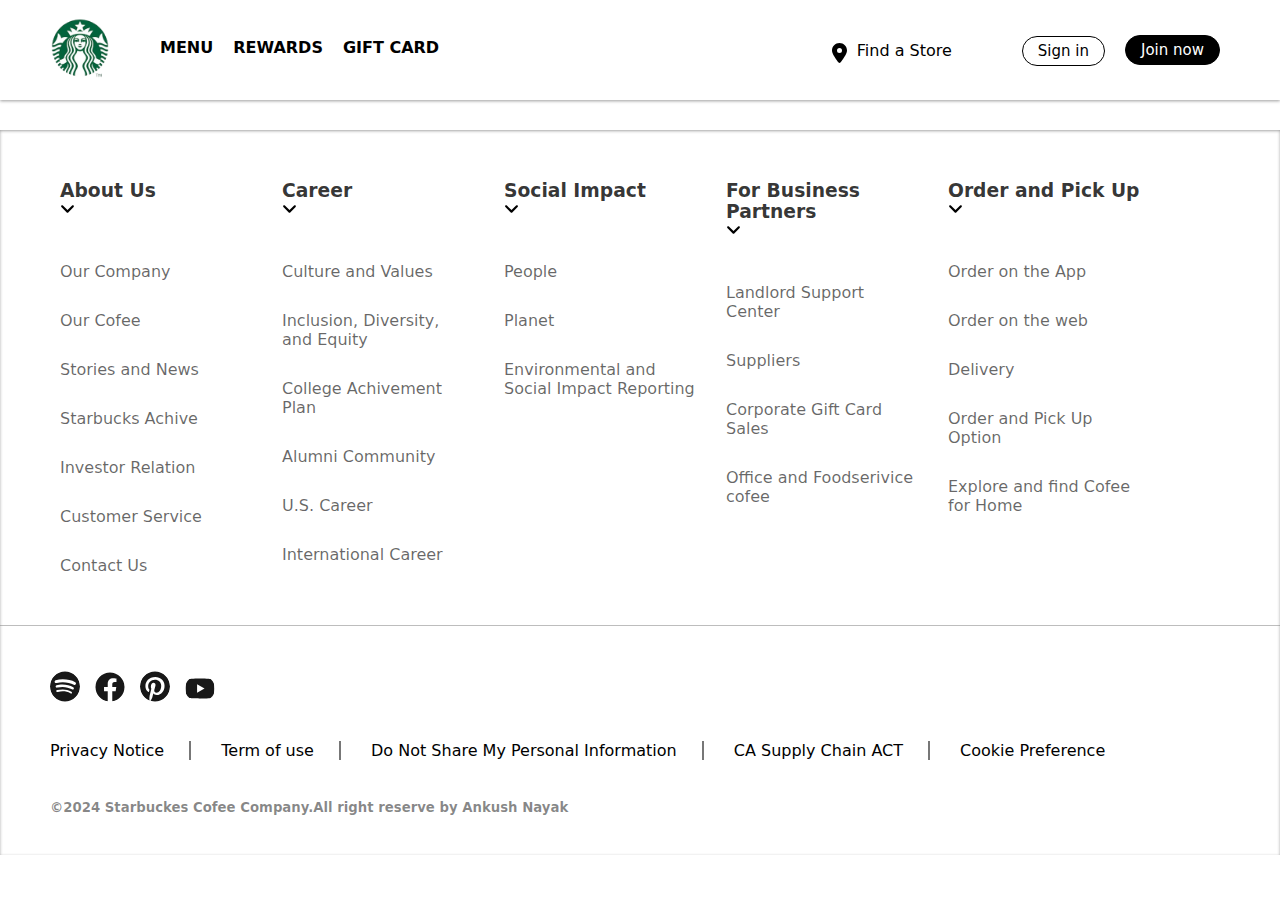
==== project-4/index.html @ 3aa53cdf "Starbuckes-1" ====
<!DOCTYPE html>
<html lang="en">
<head>
    <meta charset="UTF-8">
    <meta name="viewport" content="width=device-width, initial-scale=1.0">
    <title>Starbucks Cofee Company</title>
    <link rel="shortcut icon" href="images/icon.png" type="image/x-icon">
    <link rel="stylesheet" href="style.css">
    
</head>
<body>
    <header>
        <div class="logo">
            <div>
                <img class="logo-img" src="images/icon.png" alt="logo">

            </div>

            <div>
                <img class="icon" src="images/bars.svg" id="bars">
                <img class="icon" src="images/cross.svg" id="cross">
                
            </div>
        </div>

        <div class="nav">
            <div>
                <ul>
                    <a href="#"><li>MENU</li></a>
                    <a href="#"><li>REWARDS</li></a>
                    <a href="#"><li>GIFT CARD</li></a>
                </ul>
            </div>

            <div class="nav-option">
                <div class="location">
                    <img src="images/location.svg"  class="icon">
                    <div>
                        <a class="store" href="#">Find a Store</a>
                    </div>
                </div>
                <div class="account">
                    <div><a class="button1" href="#">Sign in</a></div>
                    <div><a class="button2" href="#">Join now</a></div>
                </div>
            </div>
        </div>
    </header>

   

    <footer>
        <div class="footer-opt">
            <div>
                <div class="footer-head">
                    <h3>About Us</h3>
                    <img class="icon arrow" src="images/angle-down.svg" >
                </div>

                <div class="footer-list">
                    <ul>
                        <a href="#">
                            <li>Our Company</li>
                        </a>
                        <a href="#">
                            <li>Our Cofee</li>
                        </a>
                        <a href="#">
                            <li>Stories and News</li>
                        </a>
                        <a href="#">
                            <li>Starbucks Achive</li>
                        </a>
                        <a href="#">
                            <li>Investor Relation</li>
                        </a>
                        <a href="#">
                            <li>Customer Service</li>
                        </a>
                        <a href="#">
                            <li>Contact Us</li>
                        </a>
                       
                    </ul>
                </div>
            </div>

            <div>
                <div class="footer-head">
                    <h3>Career</h3>
                    <img class="icon arrow" src="images/angle-down.svg" >
                </div>

                <div class="footer-list">
                    <ul>
                        <a href="#">
                            <li>Culture and Values</li>
                        </a>
                        <a href="#">
                            <li>Inclusion, Diversity, and Equity</li>
                        </a>
                        <a href="#">
                            <li>College Achivement Plan</li>
                        </a>
                        <a href="#">
                            <li>Alumni Community</li>
                        </a>
                        <a href="#">
                            <li>U.S. Career</li>
                        </a>
                        <a href="#">
                            <li>International Career</li>
                        </a>
                        
                    </ul>
                </div>
            </div>

            <div>
                <div class="footer-head">
                    <h3>Social Impact</h3>
                    <img class="icon arrow" src="images/angle-down.svg" >
                </div>

                <div class="footer-list">
                    <ul>
                        <a href="#">
                            <li>People</li>
                        </a>
                        <a href="#">
                            <li>Planet</li>
                        </a>
                        <a href="#">
                            <li>Environmental and Social Impact Reporting</li>
                        </a>
                       
                    </ul>
                </div>
            </div>

            <div>
                <div class="footer-head">
                    <h3>For Business Partners</h3>
                    <img class="icon arrow" src="images/angle-down.svg" >
                </div>

                <div class="footer-list">
                    <ul>
                        <a href="#">
                            <li>Landlord Support Center</li>
                        </a>
                        <a href="#">
                            <li>Suppliers</li>
                        </a>
                        <a href="#">
                            <li>Corporate Gift Card Sales</li>
                        </a>
                        <a href="#">
                            <li>Office and Foodserivice cofee</li>
                        </a>
                        
                    </ul>
                </div>
            </div>

            <div>
                <div class="footer-head">
                    <h3>Order and Pick Up</h3>
                    <img class="icon arrow" src="images/angle-down.svg" >
                </div>

                <div class="footer-list">
                    <ul>
                        <a href="#">
                            <li>Order on the App</li>
                        </a>
                        <a href="#">
                            <li>Order on the web</li>
                        </a>
                        <a href="#">
                            <li>Delivery</li>
                        </a>
                        <a href="#">
                            <li>Order and Pick Up Option</li>
                        </a>
                        <a href="#">
                            <li>Explore and find Cofee for Home</li>
                        </a>
                       
                    </ul>
                </div>
            </div>
        </div>

        <div class="footer-opt2">
            <div class="social">
                <a href="#">
                    <img src="images/spotify.svg" class="icon">
                </a>
                <a href="#">
                    <img src="images/facebook.svg" class="icon">
                </a>
                <a href="#">
                    <img src="images/pinterest.svg" class="icon">
                </a>
                <a href="#">
                    <img src="images/youtube.svg" class="icon">
                </a>
            </div>

            <div class="copy-desk">
                <a href="#">Privacy Notice</a>
                <a href="#">Term of use</a>
                <a href="#">Do Not Share My Personal Information</a>
                <a href="#">CA Supply Chain ACT</a>
                <a href="#">Cookie Preference</a>
            </div>

            <div class="copy-right">
                <h5>&copy;2024 Starbuckes Cofee Company.All right reserve by Ankush Nayak</h5>
            </div>
        </div>
    </footer>

    <script src="app.js"></script>
</body>
</html>
---- project-4/style.css ----
*{
    list-style: none;
    box-sizing: border-box;
    margin: 0;
    padding: 0;
    text-decoration: none;
}

body{
    max-width: 1600px;
    overflow-x: hidden;
    font-family: system-ui, -apple-system, BlinkMacSystemFont, 'Segoe UI', Roboto, Oxygen, Ubuntu, Cantarell, 'Open Sans', 'Helvetica Neue', sans-serif;

}

header{
    display: flex;  
    align-items: center;
    background-color: #fff;
    height: 100px;
    padding: 0 40px;
    position: relative;
    box-shadow: rgba(128,128,128,0.768) 0 1px 3px;
    z-index: 100;
}

.icon{
    width: 15px;
    /* display: none; */
}
#cross{
    display: none;
}
#bars{
    display: none;
}

.logo-img{
    width: 80px;
    margin-right: 20px;

}

.nav{
    width: 100%;
    display: flex;
    justify-content: space-between;
    align-items: center;
}

.nav ul, .nav div:nth-child(2), .nav .location, .nav .account {
    display: flex;
    align-items: center;
    height: 100px;
    
}

.nav ul a{
    height: 100%;
}

.nav ul li{
    margin-left: 20px;
    color: #000;
    font-weight: 700;
    font-size: 16px;
    display: flex;
    align-items: center;
    height: 100%;
    border-bottom: 5px solid transparent;
}

.nav .location img{
    padding-top: 5px;
}

.nav div:nth-child(2) div{
    margin: 0 10px ;
    /* background-color: yellow; */
}

.nav .store{
    color: #000;
    font-weight: 500;
    margin-right: 30px;
}

.button1, .button2{
    color: black;
    padding: 5px 15px;
    border: solid 1px black;
    border-radius: 50px;
    font-weight: 500;
    font-size: 15px;
    transition: 0.05s;
}

.button1:hover{
    background-color: rgba(128,128,128,0.1928);
}

.button2{
    color: #fff;
    background-color: #000;
}
.button2:hover{
    background-color: gray;
}


footer{
    margin-top: 30px;
    box-shadow: inset rgba(128,128,128,0.726)0 1px 3px;
}

.footer-opt{
    padding: 30px;
    border-bottom: 1px solid rgba(128,128,128,0.521);
    display: flex;
    justify-content: flex-start;
}

.footer-opt div{
    margin: 0 15px;
    width: 15vw;
}

.footer-head{
    padding: 20px 0;

}
.footer-head h3{
    color: rgba(0,0,0,0.8);
}

.footer-list{
    padding: 5px 0;
}

.footer-list li{
    padding: 15px 0;
    color:rgba(0,0,0,0.596);
    font-weight: 500;
}


.footer-opt2{
    padding: 40px 50px;

}

.footer-opt2 .social{
    margin-left: -5px;
}

.footer-opt2 .social .icon{
    width: 40px;
    padding: 5px;
    margin-bottom: 30px;
    opacity: 0.9;
    border-radius: 50%;
    transition: all 0.5s;
}
.footer-opt2 .social .icon:hover{
    background-color: rgba(128,128,128,0.281);
}
.footer-opt2 .copy-desk a{
    color: #000;
    display: inline-block;
    padding-right: 20px;
    margin-bottom: 20px;
    
    
}

.footer-opt2 .copy-desk a:not(:first-child){
    padding-left: 30px;
    border-left: 2px solid rgba(0,0,0,0.534);
}

.footer-opt2 .copy-desk a:hover{
    text-decoration: underline;

}

.copy-right{
    margin-top: 20px;
    color: rgba(0,0,0,0.466);
}


@media only screen and (max-width:1024px){
   .logo{
        width: 100%;
        display: flex;
        align-items: center;
        justify-content: space-between;
   }
   #bars{
        display: block;
   }

   #bars,#cross{
         cursor: pointer;
   }

   .nav{
        position: absolute;
        top: 100px;
        width: 100%;
        height: 100vh;
        left: 100%;
        background-color: #fff;
        box-shadow: inset rgba(128,128,128,0.768) 0 1px 3px;
        justify-content: left;
        align-items: flex-start;
        flex-direction: column;
        transition: all 0.5s;
   }

   .nav div{
        width: 100%;
   }
   .nav ul{
        flex-direction: column;
        height: auto;
        justify-content: flex-start;
        align-items: flex-start;
        border-bottom: 1px solid rgb(187, 184, 184);
        margin-left: 20px;
        padding-bottom: 20px;

   }
   .nav ul li{
        font-size: 18px;
        padding: 20px;
        border-bottom: none;
   }
   .nav .nav-option{
    flex-direction: column-reverse;
   }
   .nav .location{
    padding-left: 40px;
    height: 10px;
   }
   .nav .account{
    width: 100%;
    padding-left: 10px;

   }
   .nav .account div:first-child{
    width: 100px;
    min-width: 90px;
   }

   .banner-text h1{
    font-size: 30px;
   }

   .banner-item:last-child{
    padding: 30px  0;
   }

   .footer-opt{
    flex-direction: column;
    padding: 10px 0;
   }

   .footer-opt div{
    width: 100%;
    margin: 0;
    padding: 10px 15px;
    }
    .footer-head{
        display: flex;
        justify-content: space-between;
    }

    .arrow{
        display: block;
        cursor: pointer;
        transition: all 0.5s;
    }
    .footer-head h3{
        font-size: 17px;
        font-weight: 500;
    }
    .footer-list{
        display: none;
    }

    .footer-list li{
        padding: 13px 0;
    }

    .footer-opt2 {
        padding: 40px 30px;
    }

   .footer-opt2 .copy-desk a{
        display: block;
        padding-right: 0;
   }
   .footer-opt2 .copy-desk a:not(:first-child){
        padding-left: 0;
        border-left: none;
   }

   .copy-right{
    margin-top: 30px;
   }
}
@media only screen and (max-width:800px){
    header{
        height: 80px;
        padding: 0 20px;

    }
    .nav{
        top:80px;
    }
    .logo-img{
        width: 40px;
    }
    .banner-item{
        flex-wrap: wrap;
    }
    .banner-item:nth-child(2) , .banner-item:nth-child(4){
        flex-wrap: wrap-reverse;
    }

    .banner .banner-item img{
        width: 100vw;
    }
    .banner-text{
        padding: 40px 0;
    }

    .banner-text p{
        font-weight: 400;
        margin-bottom: 30px;
    }
}
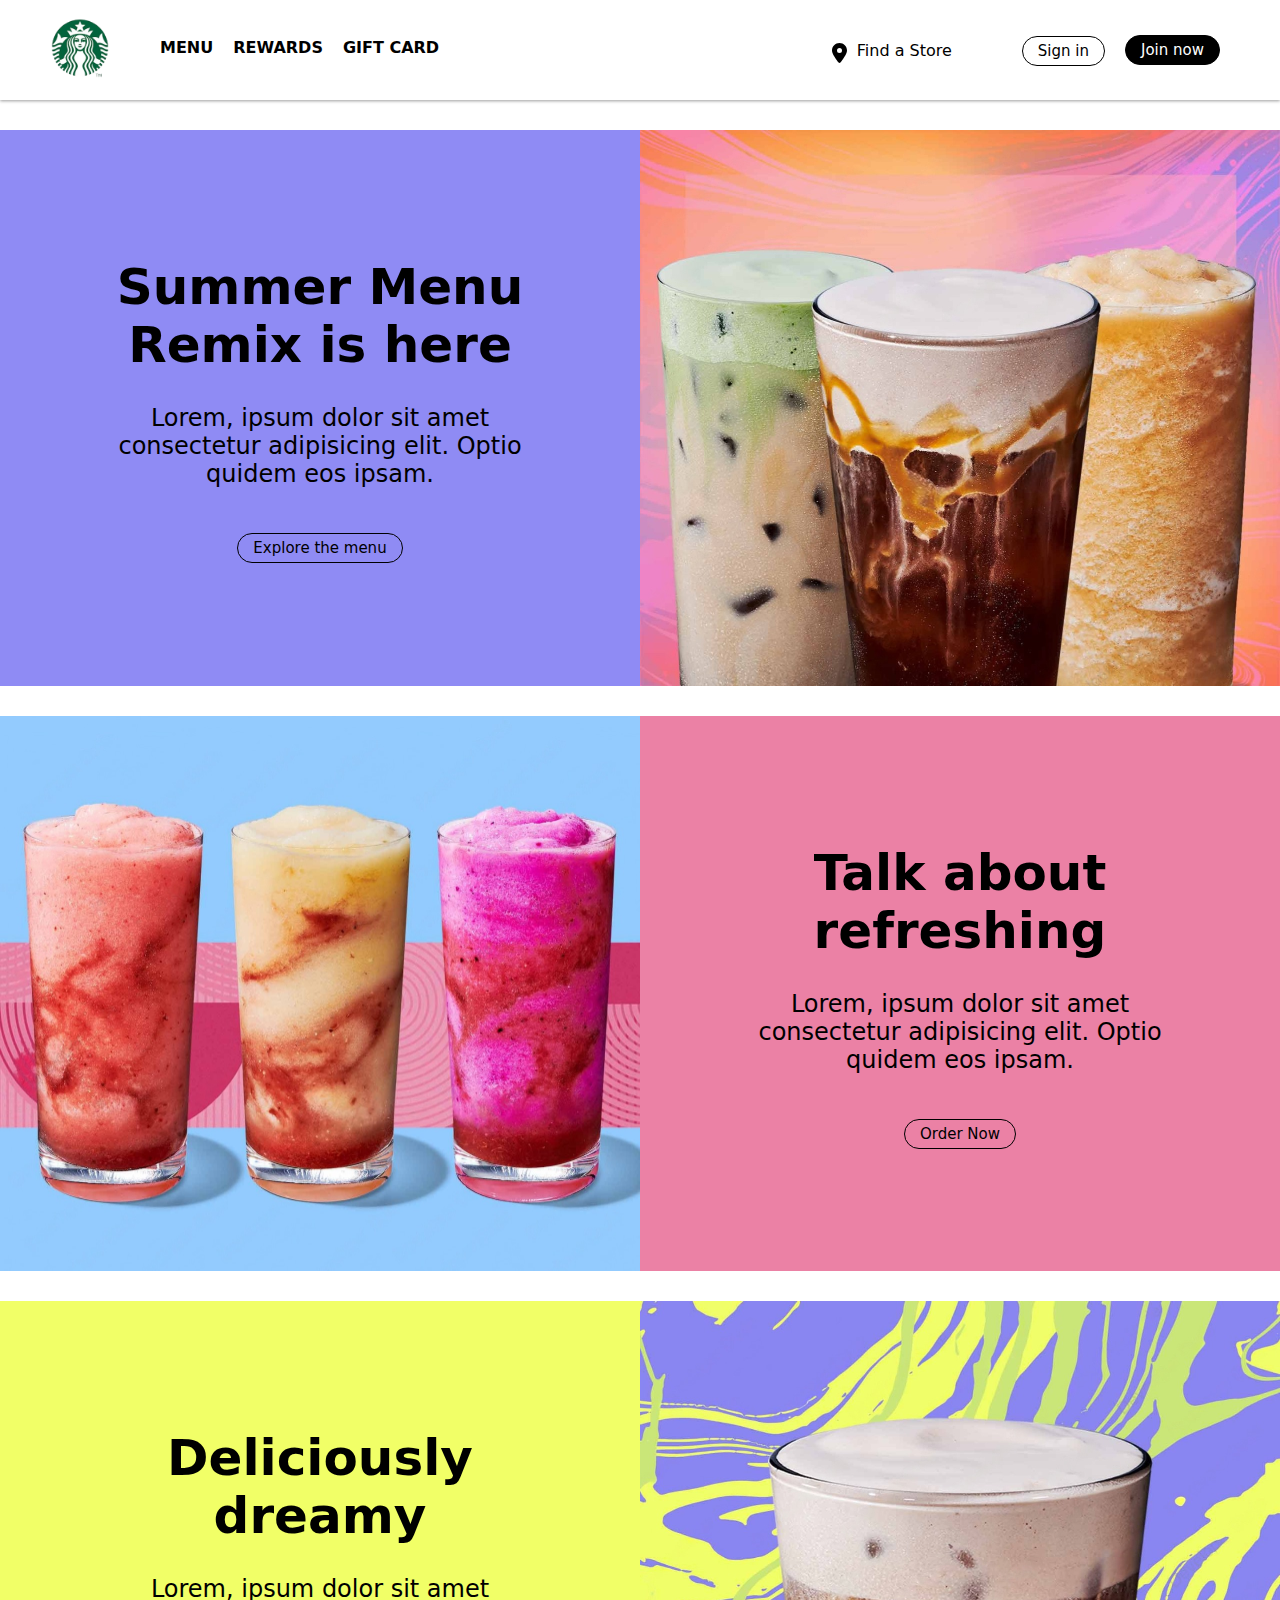
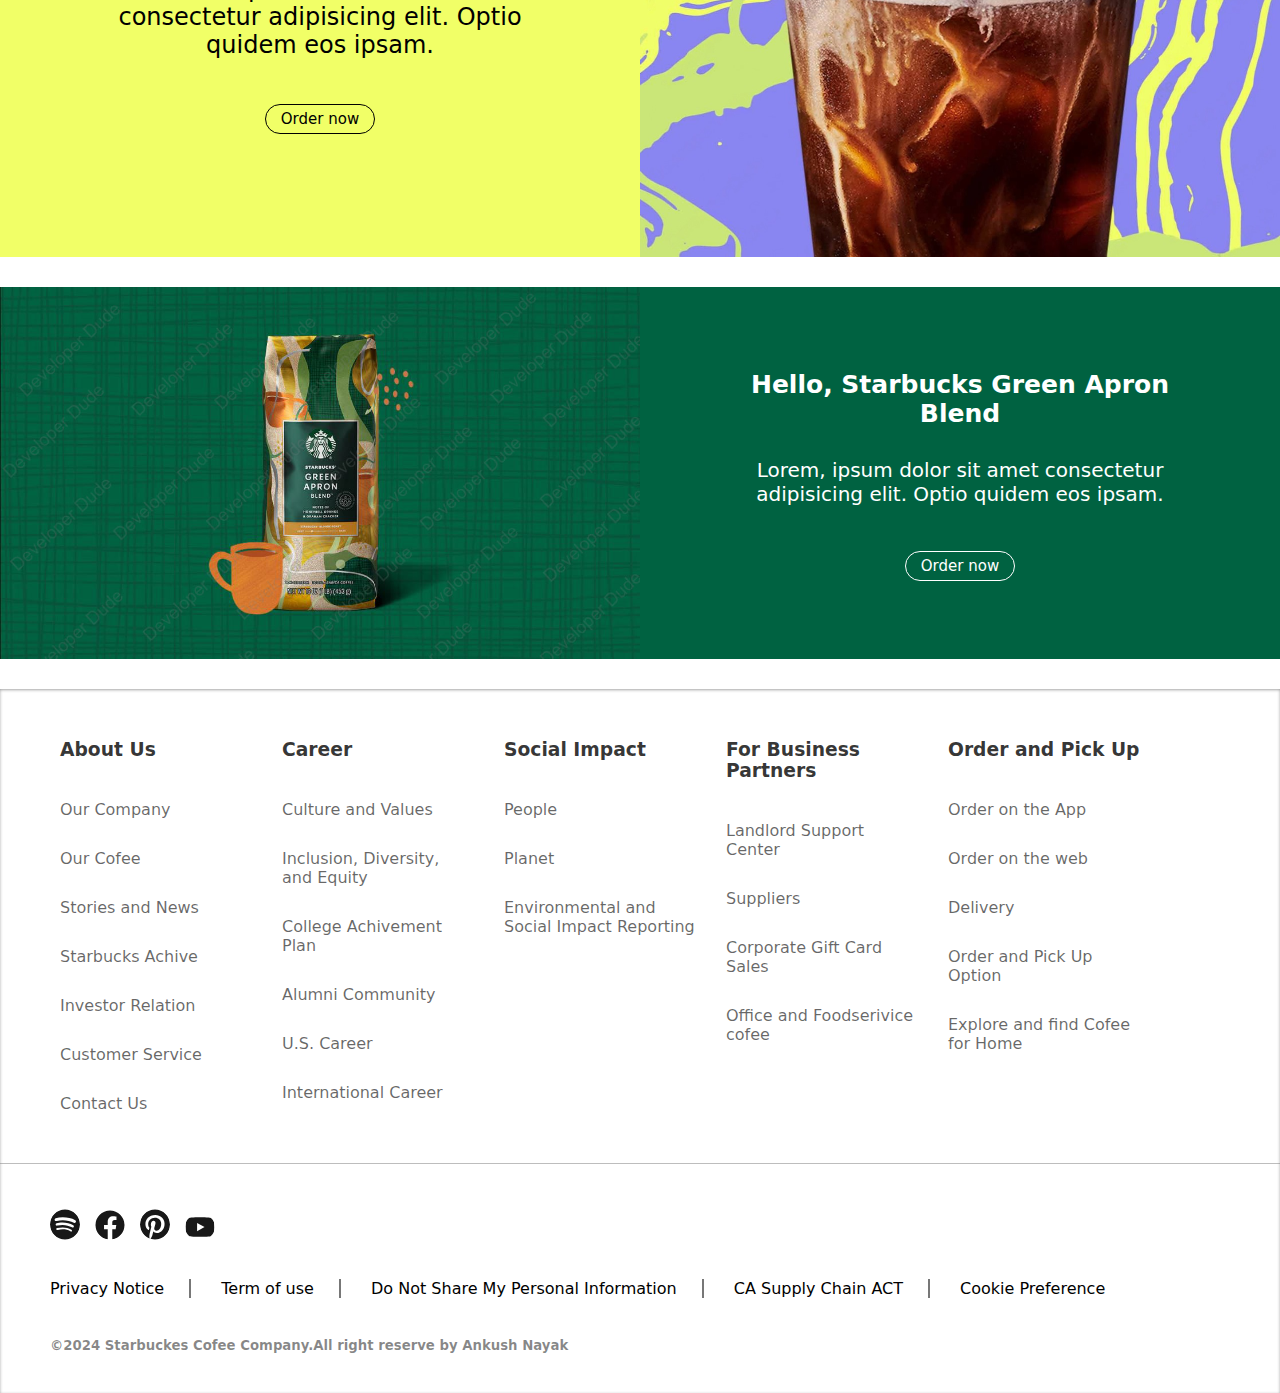
==== commit 6b1c6061: "starbuckes" ====
--- a/project-4/index.html
+++ b/project-4/index.html
@@ -47,7 +47,44 @@
         </div>
     </header>
 
-   
+    <div class="banner">
+
+        <div class="banner-item" style="background-color: #8f8bf4;">
+            <img src="images/hm1.jpeg" >
+            <div class="banner-text">
+                <h1>Summer Menu Remix is here</h1>
+                <p>Lorem, ipsum dolor sit amet consectetur adipisicing elit. Optio quidem eos ipsam.</p>
+                <a href="#" class="button1">Explore the menu</a>
+            </div>
+        </div>
+        <div class="banner-item" style="background-color: #eb81a5;">
+            
+            <div class="banner-text">
+                <h1>Talk about refreshing</h1>
+                <p>Lorem, ipsum dolor sit amet consectetur adipisicing elit. Optio quidem eos ipsam.</p>
+                <a href="#" class="button1">Order Now</a>
+            </div>
+            <img src="images/hm2.jpeg" >
+            
+        </div>
+        <div class="banner-item" style="background-color: #f1ff67;">
+            <img src="images/hm3.jpeg" >
+            <div class="banner-text">
+                <h1>Deliciously dreamy</h1>
+                <p>Lorem, ipsum dolor sit amet consectetur adipisicing elit. Optio quidem eos ipsam.</p>
+                <a href="#" class="button1">Order now</a>
+            </div>
+        </div>
+        <div class="banner-item" style="background-color: #006241;">
+            
+            <div class="banner-text">
+                <h1>Hello, Starbucks Green Apron Blend</h1>
+                <p>Lorem, ipsum dolor sit amet consectetur adipisicing elit. Optio quidem eos ipsam.</p>
+                <a href="#" class="button1">Order now</a>
+            </div>
+            <img src="images/hm4.jpg" >
+        </div>
+    </div>
 
     <footer>
         <div class="footer-opt">
--- a/project-4/style.css
+++ b/project-4/style.css
@@ -106,7 +106,52 @@
 .button2:hover{
     background-color: gray;
 }
-
+.banner .banner-item{
+    margin-top: 30px;
+    display: flex;
+    align-items: center;
+    flex-direction: row-reverse;
+
+}
+
+.banner .banner-item img{
+    width: 50vw;
+}
+
+.banner .banner-text{
+    text-align: center;
+    margin: 0 7%;
+}
+
+.banner-text h1{
+    font-size:50px;
+    margin-bottom: 30px;
+}
+
+.banner-text p{
+    font-size: 24px;
+    font-weight: 500;
+    margin-bottom: 50px;
+}
+.banner-item:last-child .banner-text{
+    color: #fff;
+}
+.banner-item:last-child  .banner-text h1{
+    font-size: 25px;
+}
+
+.banner-item:last-child  .banner-text p{
+    font-size: 20px;
+}
+
+.banner-item:last-child .banner-text a{
+    color: #fff;
+    border: 1px solid white;
+}
+
+.arrow{
+    display: none;
+}
 
 footer{
     margin-top: 30px;
